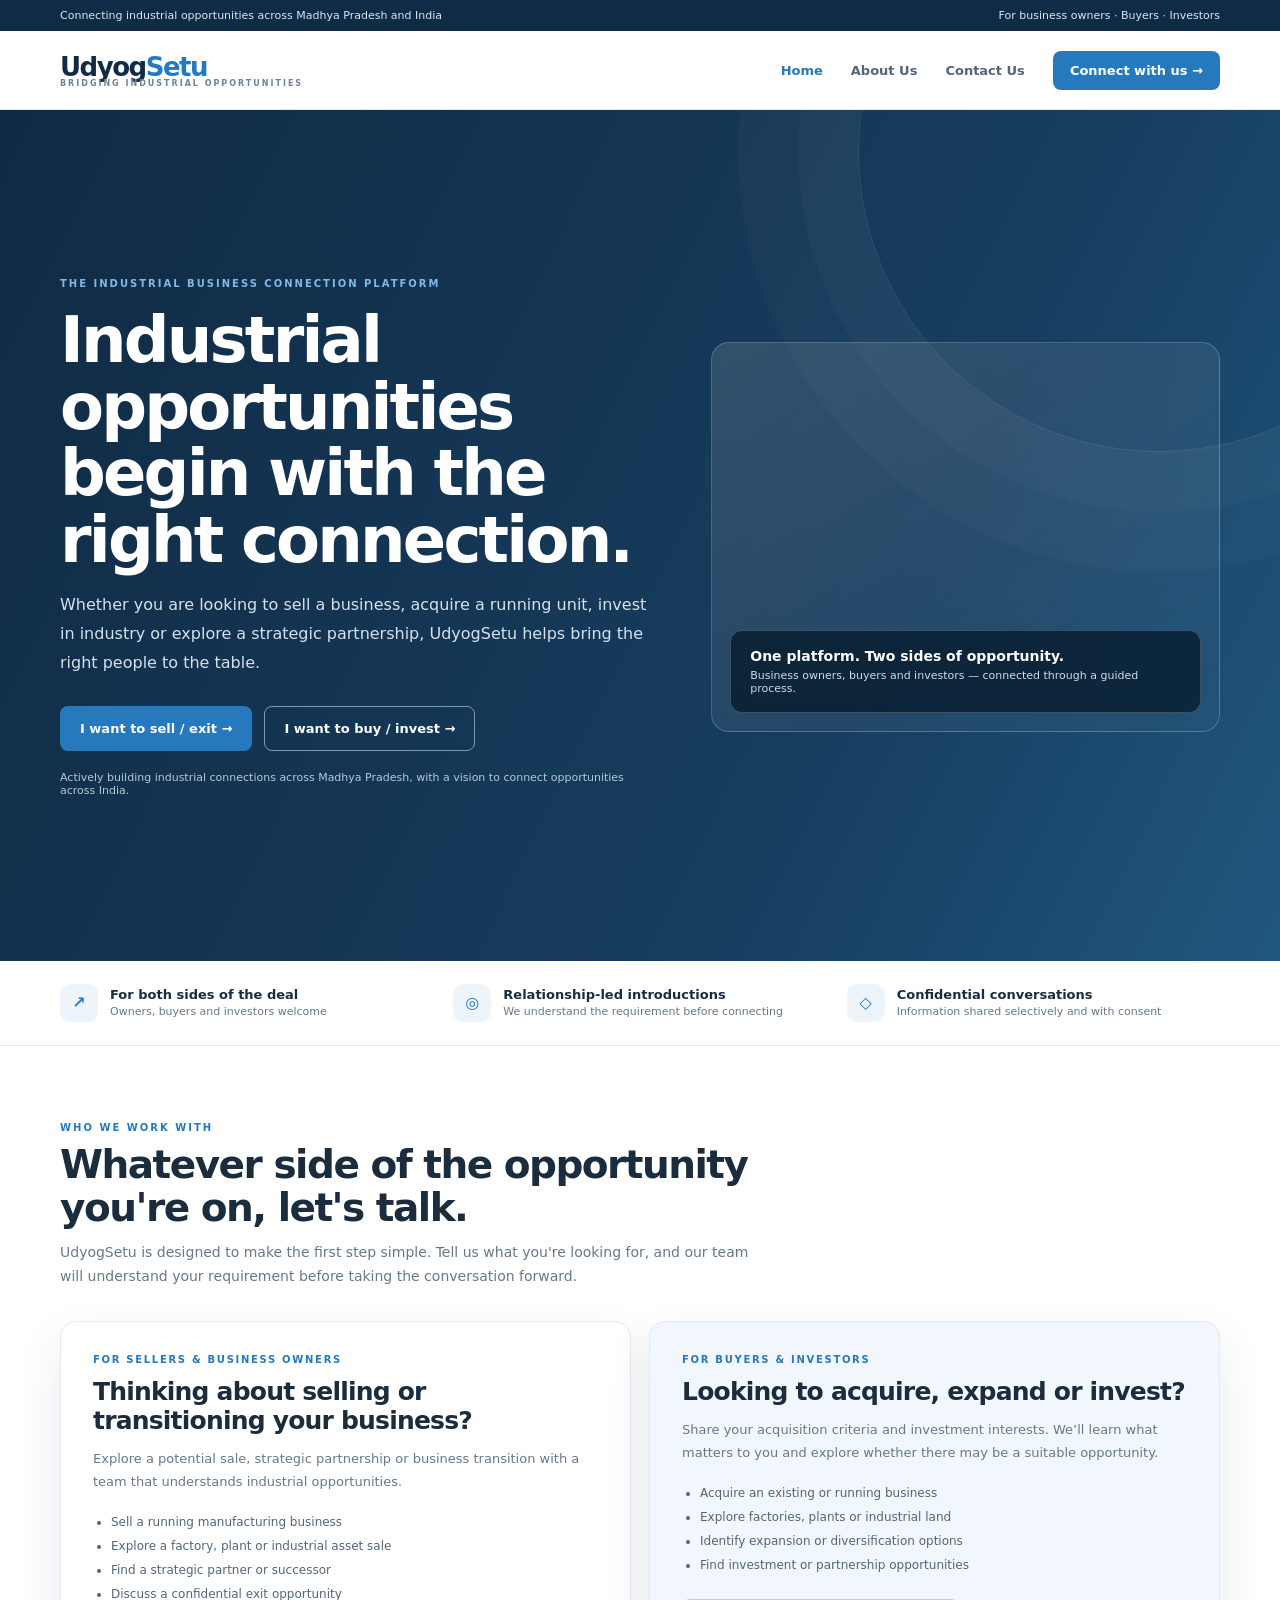
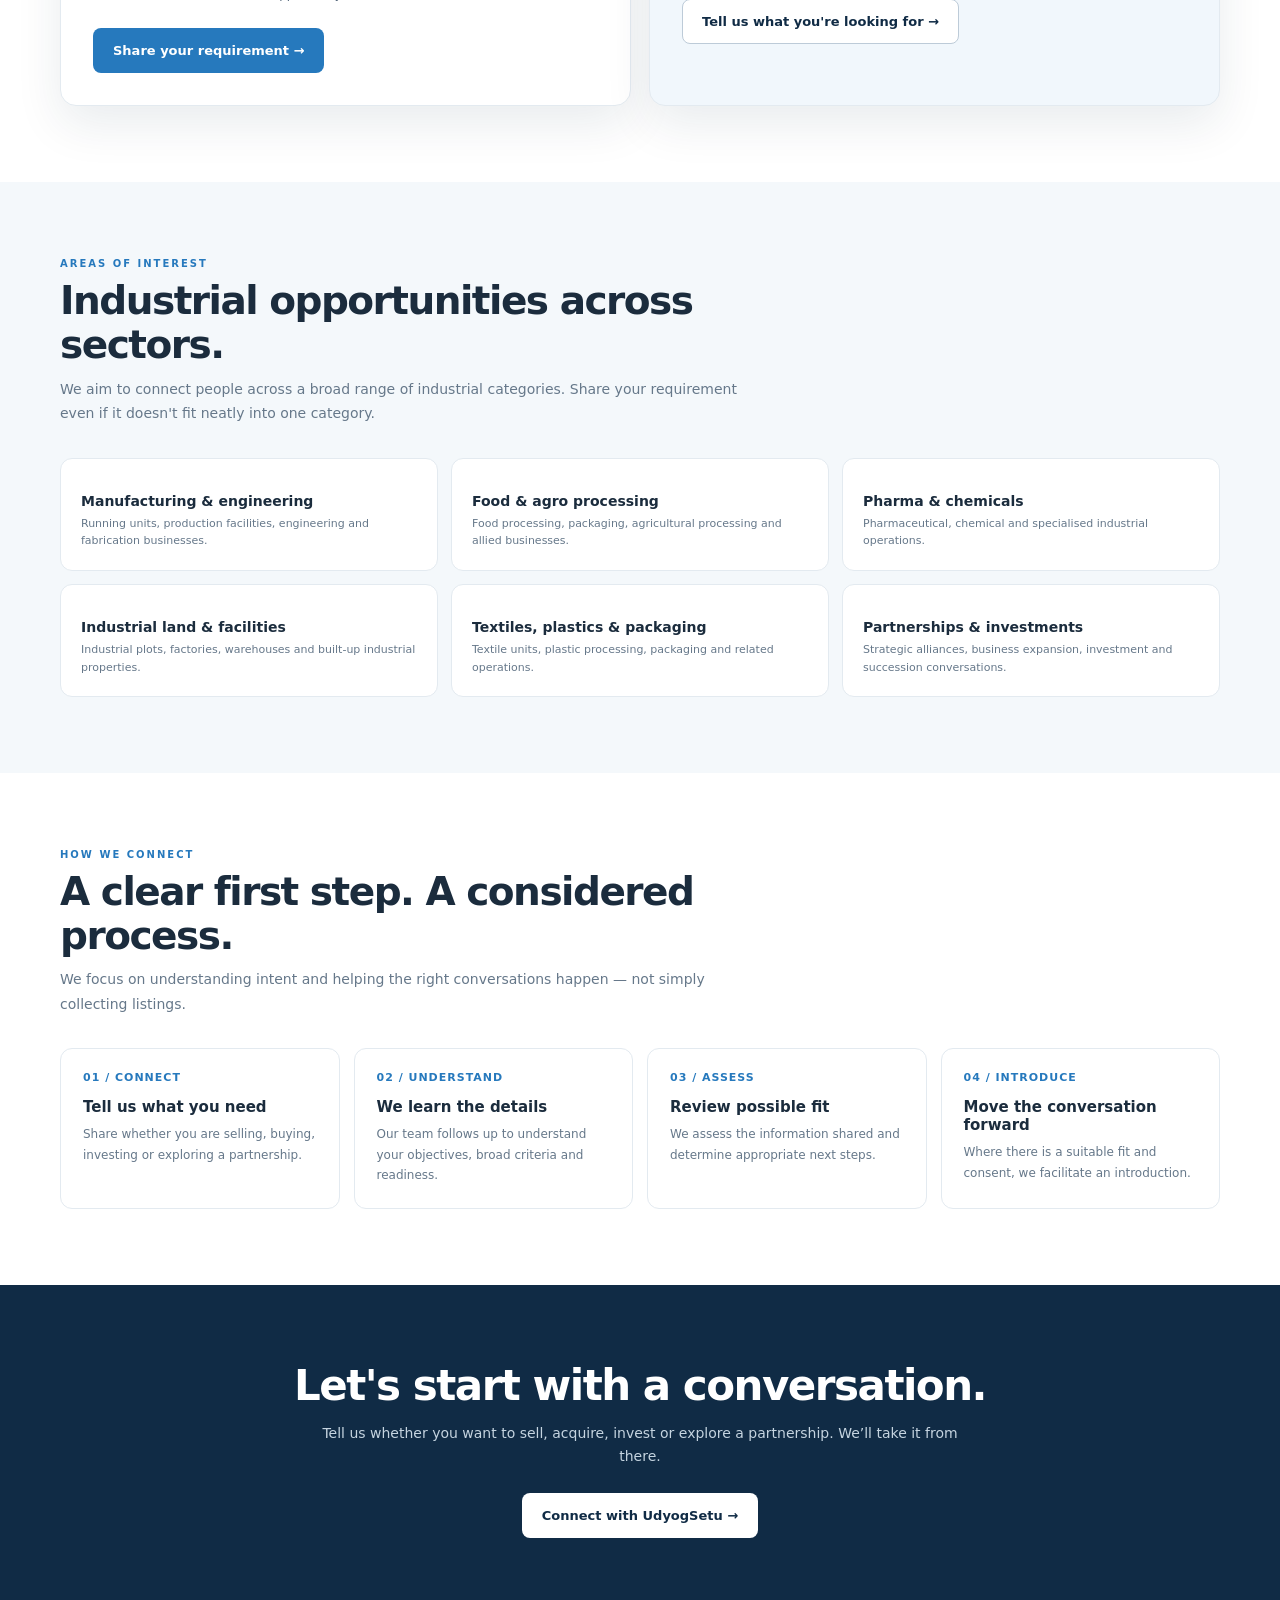
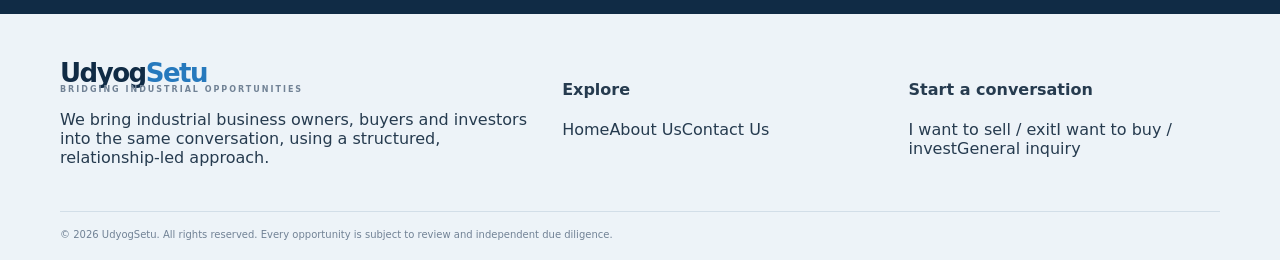
==== index.html @ 481f6bbe "Add files via upload" ====
<!doctype html>
<html lang="en"><head><meta charset="utf-8"><meta name="viewport" content="width=device-width,initial-scale=1"><meta name="description" content="UdyogSetu connects industrial business owners with buyers and investors. Start a confidential conversation about buying, selling or investing in industrial opportunities."><title>UdyogSetu | Connecting Industrial Opportunities</title><link rel="stylesheet" href="styles.css"></head><body>

<div class="topline"><div class="wrap"><span>Connecting industrial opportunities across Madhya Pradesh and India</span><span>For business owners · Buyers · Investors</span></div></div>
<header><div class="wrap nav">
<a class="brand" href="index.html">Udyog<span>Setu</span><small>BRIDGING INDUSTRIAL OPPORTUNITIES</small></a>
<nav class="navlinks">
<a class="active" href="index.html">Home</a>
<a class="" href="about.html">About Us</a>
<a class="" href="contact.html">Contact Us</a>
<a class="nav-cta" href="contact.html">Connect with us →</a>
</nav></div></header>
<main>
<section class="hero"><div class="wrap hero-grid"><div><div class="eyebrow">The industrial business connection platform</div><h1>Industrial opportunities begin with the right connection.</h1><p>Whether you are looking to sell a business, acquire a running unit, invest in industry or explore a strategic partnership, UdyogSetu helps bring the right people to the table.</p><div class="hero-actions"><a class="btn primary" href="contact.html?type=seller">I want to sell / exit →</a><a class="btn outline" href="contact.html?type=buyer">I want to buy / invest →</a></div><div class="hero-note">Actively building industrial connections across Madhya Pradesh, with a vision to connect opportunities across India.</div></div>
<div class="hero-visual"><div class="visual-caption"><b>One platform. Two sides of opportunity.</b><span>Business owners, buyers and investors — connected through a guided process.</span></div></div></div></section>
<div class="proofbar"><div class="wrap proofgrid"><div class="proof"><div class="proof-icon">↗</div><div><b>For both sides of the deal</b><small>Owners, buyers and investors welcome</small></div></div><div class="proof"><div class="proof-icon">◎</div><div><b>Relationship-led introductions</b><small>We understand the requirement before connecting</small></div></div><div class="proof"><div class="proof-icon">◇</div><div><b>Confidential conversations</b><small>Information shared selectively and with consent</small></div></div></div></div>
<section><div class="wrap"><div class="section-head"><div class="kicker">Who we work with</div><h2>Whatever side of the opportunity you're on, let's talk.</h2><p>UdyogSetu is designed to make the first step simple. Tell us what you're looking for, and our team will understand your requirement before taking the conversation forward.</p></div>
<div class="audience-grid">
<div class="audience"><div class="tag">For sellers & business owners</div><h3>Thinking about selling or transitioning your business?</h3><p>Explore a potential sale, strategic partnership or business transition with a team that understands industrial opportunities.</p><ul><li>Sell a running manufacturing business</li><li>Explore a factory, plant or industrial asset sale</li><li>Find a strategic partner or successor</li><li>Discuss a confidential exit opportunity</li></ul><a class="btn primary" href="contact.html?type=seller">Share your requirement →</a></div>
<div class="audience buyer"><div class="tag">For buyers & investors</div><h3>Looking to acquire, expand or invest?</h3><p>Share your acquisition criteria and investment interests. We’ll learn what matters to you and explore whether there may be a suitable opportunity.</p><ul><li>Acquire an existing or running business</li><li>Explore factories, plants or industrial land</li><li>Identify expansion or diversification options</li><li>Find investment or partnership opportunities</li></ul><a class="btn outline" href="contact.html?type=buyer">Tell us what you're looking for →</a></div>
</div></div></section>
<section class="categories"><div class="wrap"><div class="section-head"><div class="kicker">Areas of interest</div><h2>Industrial opportunities across sectors.</h2><p>We aim to connect people across a broad range of industrial categories. Share your requirement even if it doesn't fit neatly into one category.</p></div>
<div class="category-grid">
<div class="category"><h3>Manufacturing & engineering</h3><p>Running units, production facilities, engineering and fabrication businesses.</p></div>
<div class="category"><h3>Food & agro processing</h3><p>Food processing, packaging, agricultural processing and allied businesses.</p></div>
<div class="category"><h3>Pharma & chemicals</h3><p>Pharmaceutical, chemical and specialised industrial operations.</p></div>
<div class="category"><h3>Industrial land & facilities</h3><p>Industrial plots, factories, warehouses and built-up industrial properties.</p></div>
<div class="category"><h3>Textiles, plastics & packaging</h3><p>Textile units, plastic processing, packaging and related operations.</p></div>
<div class="category"><h3>Partnerships & investments</h3><p>Strategic alliances, business expansion, investment and succession conversations.</p></div>
</div></div></section>
<section><div class="wrap"><div class="section-head"><div class="kicker">How we connect</div><h2>A clear first step. A considered process.</h2><p>We focus on understanding intent and helping the right conversations happen — not simply collecting listings.</p></div>
<div class="process-grid"><div class="process"><div class="number">01 / CONNECT</div><h3>Tell us what you need</h3><p>Share whether you are selling, buying, investing or exploring a partnership.</p></div><div class="process"><div class="number">02 / UNDERSTAND</div><h3>We learn the details</h3><p>Our team follows up to understand your objectives, broad criteria and readiness.</p></div><div class="process"><div class="number">03 / ASSESS</div><h3>Review possible fit</h3><p>We assess the information shared and determine appropriate next steps.</p></div><div class="process"><div class="number">04 / INTRODUCE</div><h3>Move the conversation forward</h3><p>Where there is a suitable fit and consent, we facilitate an introduction.</p></div></div></div></section>

<section class="final-cta"><div class="wrap"><h2>Let's start with a conversation.</h2><p>Tell us whether you want to sell, acquire, invest or explore a partnership. We’ll take it from there.</p><a class="btn white" href="contact.html">Connect with UdyogSetu →</a></div></section>
</main>
<footer><div class="wrap"><div class="footer-grid">
<div><a class="brand" href="index.html">Udyog<span>Setu</span><small>BRIDGING INDUSTRIAL OPPORTUNITIES</small></a><p>We bring industrial business owners, buyers and investors into the same conversation, using a structured, relationship-led approach.</p></div>
<div><h4>Explore</h4><a href="index.html">Home</a><a href="about.html">About Us</a><a href="contact.html">Contact Us</a></div>
<div><h4>Start a conversation</h4><a href="contact.html?type=seller">I want to sell / exit</a><a href="contact.html?type=buyer">I want to buy / invest</a><a href="contact.html">General inquiry</a></div>
</div><div class="copyright">© 2026 UdyogSetu. All rights reserved. Every opportunity is subject to review and independent due diligence.</div></div></footer>
</body></html>
---- styles.css ----
:root{--navy:#102b45;--blue:#2679bd;--blue2:#1b659f;--ink:#1b2c3d;--muted:#66788a;--line:#e3eaf0;--pale:#f4f8fb;--white:#fff;--gold:#d7a95b;--shadow:0 18px 48px rgba(16,43,69,.09)}
*{box-sizing:border-box}html{scroll-behavior:smooth}body{margin:0;font-family:Inter,ui-sans-serif,system-ui,-apple-system,"Segoe UI",sans-serif;color:var(--ink);background:#fff}a{color:inherit;text-decoration:none}button,input,select,textarea{font:inherit}.wrap{width:min(1160px,calc(100% - 40px));margin:auto}
.topline{background:var(--navy);color:#dce7f1;font-size:11px;padding:9px 0}.topline .wrap{display:flex;justify-content:space-between;gap:16px}
header{position:sticky;top:0;z-index:20;background:rgba(255,255,255,.96);backdrop-filter:blur(12px);border-bottom:1px solid var(--line)}.nav{height:78px;display:flex;align-items:center;justify-content:space-between}
.brand{font-weight:900;font-size:26px;letter-spacing:-1.5px;color:var(--navy)}.brand span{color:var(--blue)}.brand small{display:block;font-size:8px;letter-spacing:2px;color:#718295;font-weight:750;margin-top:-3px}
.navlinks{display:flex;align-items:center;gap:28px;font-size:13px;font-weight:700;color:#526579}.navlinks a:hover,.navlinks a.active{color:var(--blue)}.navlinks .nav-cta{padding:12px 17px;border-radius:8px;background:var(--blue);color:white}
.btn{display:inline-flex;align-items:center;justify-content:center;gap:9px;border:1px solid transparent;border-radius:8px;padding:14px 19px;font-weight:750;font-size:13px;cursor:pointer;transition:.2s}.btn.primary{background:var(--blue);color:#fff}.btn.primary:hover{background:var(--blue2);transform:translateY(-1px)}.btn.outline{border-color:#bdcbd8;color:var(--navy);background:white}.btn.outline:hover{border-color:var(--blue);color:var(--blue)}.btn.white{background:#fff;color:var(--navy)}
.hero{background:linear-gradient(116deg,#102a43 0%,#173e60 68%,#20577f 100%);color:#fff;position:relative;overflow:hidden}.hero:after{content:"";position:absolute;width:600px;height:600px;border:1px solid rgba(255,255,255,.11);border-radius:50%;right:-180px;top:-260px;box-shadow:0 0 0 60px rgba(255,255,255,.025),0 0 0 120px rgba(255,255,255,.018)}
.hero-grid{position:relative;z-index:1;display:grid;grid-template-columns:1.08fr .92fr;gap:54px;align-items:center;padding:92px 0 88px}.eyebrow,.kicker{font-size:10px;text-transform:uppercase;letter-spacing:2px;font-weight:850;color:#80b9e8}.hero h1{font-size:clamp(39px,5.2vw,64px);line-height:1.04;letter-spacing:-2.8px;margin:18px 0;max-width:680px}.hero p{font-size:16px;line-height:1.8;color:#d5e2ec;max-width:590px}.hero-actions{display:flex;gap:12px;flex-wrap:wrap;margin-top:28px}.hero .outline{background:transparent;border-color:#8299ad;color:#fff}.hero-note{font-size:11px;color:#b7c9d8;margin-top:20px}.hero-visual{height:390px;border:1px solid rgba(255,255,255,.2);border-radius:18px;overflow:hidden;position:relative;background:linear-gradient(145deg,rgba(255,255,255,.12),rgba(255,255,255,.02)),url("https://images.unsplash.com/photo-1567789884554-0b844b597180?auto=format&fit=crop&w=1200&q=85") center/cover}.visual-caption{position:absolute;left:18px;right:18px;bottom:18px;padding:17px 19px;background:rgba(9,31,50,.85);border:1px solid rgba(255,255,255,.2);border-radius:12px;backdrop-filter:blur(10px)}.visual-caption b{display:block;font-size:14px}.visual-caption span{display:block;font-size:11px;color:#d0dce6;margin-top:5px}
.proofbar{border-bottom:1px solid var(--line);background:#fff}.proofgrid{display:grid;grid-template-columns:repeat(3,1fr);gap:20px;padding:23px 0}.proof{display:flex;align-items:center;gap:12px}.proof-icon{width:38px;height:38px;display:grid;place-items:center;background:#edf5fb;color:var(--blue);border-radius:10px;font-weight:900}.proof b{display:block;font-size:13px}.proof small{display:block;color:var(--muted);font-size:11px;margin-top:3px}
section{padding:76px 0}.section-head{max-width:700px;margin-bottom:32px}.section-head h2{font-size:clamp(28px,3.5vw,39px);letter-spacing:-1.5px;line-height:1.12;margin:10px 0}.section-head p{font-size:14px;color:var(--muted);line-height:1.75;margin:0}.kicker{color:var(--blue)}
.audience-grid{display:grid;grid-template-columns:1fr 1fr;gap:18px}.audience{padding:32px;border:1px solid var(--line);border-radius:16px;background:#fff;box-shadow:var(--shadow)}.audience.buyer{background:#f1f7fc}.audience .tag{font-size:10px;letter-spacing:1.7px;text-transform:uppercase;font-weight:850;color:var(--blue)}.audience h3{font-size:25px;letter-spacing:-.8px;margin:12px 0}.audience p{font-size:13px;line-height:1.75;color:var(--muted);max-width:490px}.audience ul{padding-left:18px;color:#526579;font-size:12px;line-height:2;margin:17px 0 22px}
.categories{background:var(--pale)}.category-grid{display:grid;grid-template-columns:repeat(3,1fr);gap:13px}.category{background:#fff;border:1px solid var(--line);border-radius:12px;padding:20px}.category .symbol{width:34px;height:34px;border-radius:9px;background:#edf5fb;color:var(--blue);display:grid;place-items:center;font-weight:900}.category h3{font-size:14px;margin:14px 0 6px}.category p{font-size:11px;line-height:1.6;color:var(--muted);margin:0}
.process-grid{display:grid;grid-template-columns:repeat(4,1fr);gap:14px}.process{border:1px solid var(--line);border-radius:12px;padding:22px}.process .number{font-size:11px;color:var(--blue);font-weight:900;letter-spacing:1px}.process h3{font-size:15px;margin:14px 0 8px}.process p{font-size:12px;line-height:1.7;color:var(--muted);margin:0}
.location-band{background:#edf5fb;padding:37px 0}.location-band .wrap{display:flex;align-items:center;justify-content:space-between;gap:30px}.location-band h2{font-size:22px;letter-spacing:-.6px;margin:0 0 7px}.location-band p{font-size:12px;color:var(--muted);margin:0}.chips{display:flex;gap:8px;flex-wrap:wrap}.chip{border:1px solid #d3e0eb;background:#fff;padding:9px 12px;border-radius:99px;font-size:11px;font-weight:750;color:#526579}
.final-cta{background:var(--navy);color:white;text-align:center}.final-cta h2{font-size:clamp(28px,4vw,42px);letter-spacing:-1.5px;margin:0 0 12px}.final-cta p{font-size:14px;color:#c5d4e0;line-height:1.7;max-width:650px;margin:0 auto 24px}
.page-hero{background:linear-gradient(116deg,#102a43,#1b4a70);color:white;padding:68px 0}.page-hero .eyebrow{color:#8dc4ef}.page-hero h1{font-size:clamp(36px,5vw,54px);letter-spacing:-2px;margin:13px 0}.page-hero p{color:#d4e0e9;font-size:15px;line-height:1.8;max-width:720px;margin:0}
.story-grid{display:grid;grid-template-columns:1fr 1fr;gap:48px;align-items:start}.story-grid h2{font-size:30px;letter-spacing:-1px;margin:10px 0}.story-grid p{font-size:14px;line-height:1.9;color:var(--muted)}.principles{display:grid;grid-template-columns:1fr 1fr;gap:12px}.principle{padding:20px;border:1px solid var(--line);border-radius:12px}.principle b{font-size:13px}.principle p{font-size:11px;line-height:1.7;margin:7px 0 0}
.contact-grid{display:grid;grid-template-columns:.8fr 1.2fr;gap:32px;align-items:start}.contact-panel{background:var(--navy);color:#fff;border-radius:15px;padding:28px}.contact-panel h2{font-size:23px;margin:0 0 12px}.contact-panel p{font-size:12px;line-height:1.8;color:#c5d4e0}.contact-point{border-top:1px solid rgba(255,255,255,.17);padding:15px 0;font-size:12px;color:#dce7ef}.contact-point b{display:block;color:#fff;margin-bottom:5px}
.form-card{border:1px solid var(--line);border-radius:15px;padding:28px;box-shadow:var(--shadow)}.form-card h2{font-size:23px;margin:0 0 7px}.form-card>p{font-size:12px;color:var(--muted);line-height:1.7;margin:0 0 20px}.form-tabs{display:flex;gap:8px;margin-bottom:20px}.form-tabs button{border:1px solid var(--line);background:#fff;color:#536779;border-radius:8px;padding:10px 14px;font-size:12px;font-weight:750;cursor:pointer}.form-tabs button[aria-pressed="true"]{background:#eaf4fb;border-color:#9dc5e4;color:var(--blue)}
.form-grid{display:grid;grid-template-columns:1fr 1fr;gap:13px}.form-group.full{grid-column:1/-1}.form-group label{display:block;font-size:11px;font-weight:750;color:#42566a;margin-bottom:6px}.field{width:100%;padding:12px;border:1px solid #dce5ec;border-radius:8px;background:#fff;color:var(--ink);font-size:12px;outline:none}.field:focus{border-color:var(--blue);box-shadow:0 0 0 3px rgba(38,121,189,.1)}textarea.field{min-height:96px;resize:vertical}.form-submit{width:100%;margin-top:16px}.form-note{font-size:10px;color:#82909d;line-height:1.6;margin-top:12px}.form-status{display:none;padding:13px;border-radius:9px;background:#edf7f1;color:#21694f;font-size:12px;line-height:1.6;margin-top:13px}.form-status.error{background:#fff1ef;color:#9a352a}
footer{background:#edf3f8;color:#263b4f;padding:44px 0 20px}.footer-grid{display:grid;grid-template-columns:1.5fr 1fr 1fr;gap:35px}.footer .brand{color:#102b45}.footer .brand span{color:#2679bd}.footer .brand small{color:#718295}.footer p{font-size:12px;line-height:1.8;color:#607487;max-width:360px}.footer h4{font-size:12px;color:#102b45;margin:5px 0 14px}.footer a:not(.brand){display:block;font-size:12px;color:#526579;margin:10px 0}.footer a:hover{color:#2679bd}.copyright{border-top:1px solid #d2dee8;margin-top:28px;padding-top:17px;font-size:10px;color:#718295}
@media(max-width:850px){.hero-grid{grid-template-columns:1fr;gap:28px;padding:65px 0}.hero-visual{height:300px}.process-grid{grid-template-columns:1fr 1fr}.location-band .wrap{display:block}.chips{margin-top:18px}.contact-grid{grid-template-columns:1fr}.story-grid{grid-template-columns:1fr;gap:20px}}
@media(max-width:600px){.wrap{width:calc(100% - 28px)}.topline .wrap span:last-child{display:none}.nav{height:68px}.brand{font-size:22px}.navlinks{gap:13px}.navlinks a:not(.nav-cta){display:none}.navlinks .nav-cta{padding:10px 12px;font-size:11px}.hero-grid{padding:50px 0}.hero h1{letter-spacing:-1.8px}.hero-visual{height:225px}.proofgrid{grid-template-columns:1fr;gap:14px}.proof{gap:10px}section{padding:55px 0}.audience-grid,.category-grid,.process-grid,.principles{grid-template-columns:1fr}.audience{padding:24px}.section-head h2{letter-spacing:-1px}.page-hero{padding:50px 0}.form-card,.contact-panel{padding:21px}.form-grid{grid-template-columns:1fr}.form-group.full{grid-column:auto}.footer-grid{grid-template-columns:1fr 1fr;gap:20px}.footer-grid>div:first-child{grid-column:1/-1}}
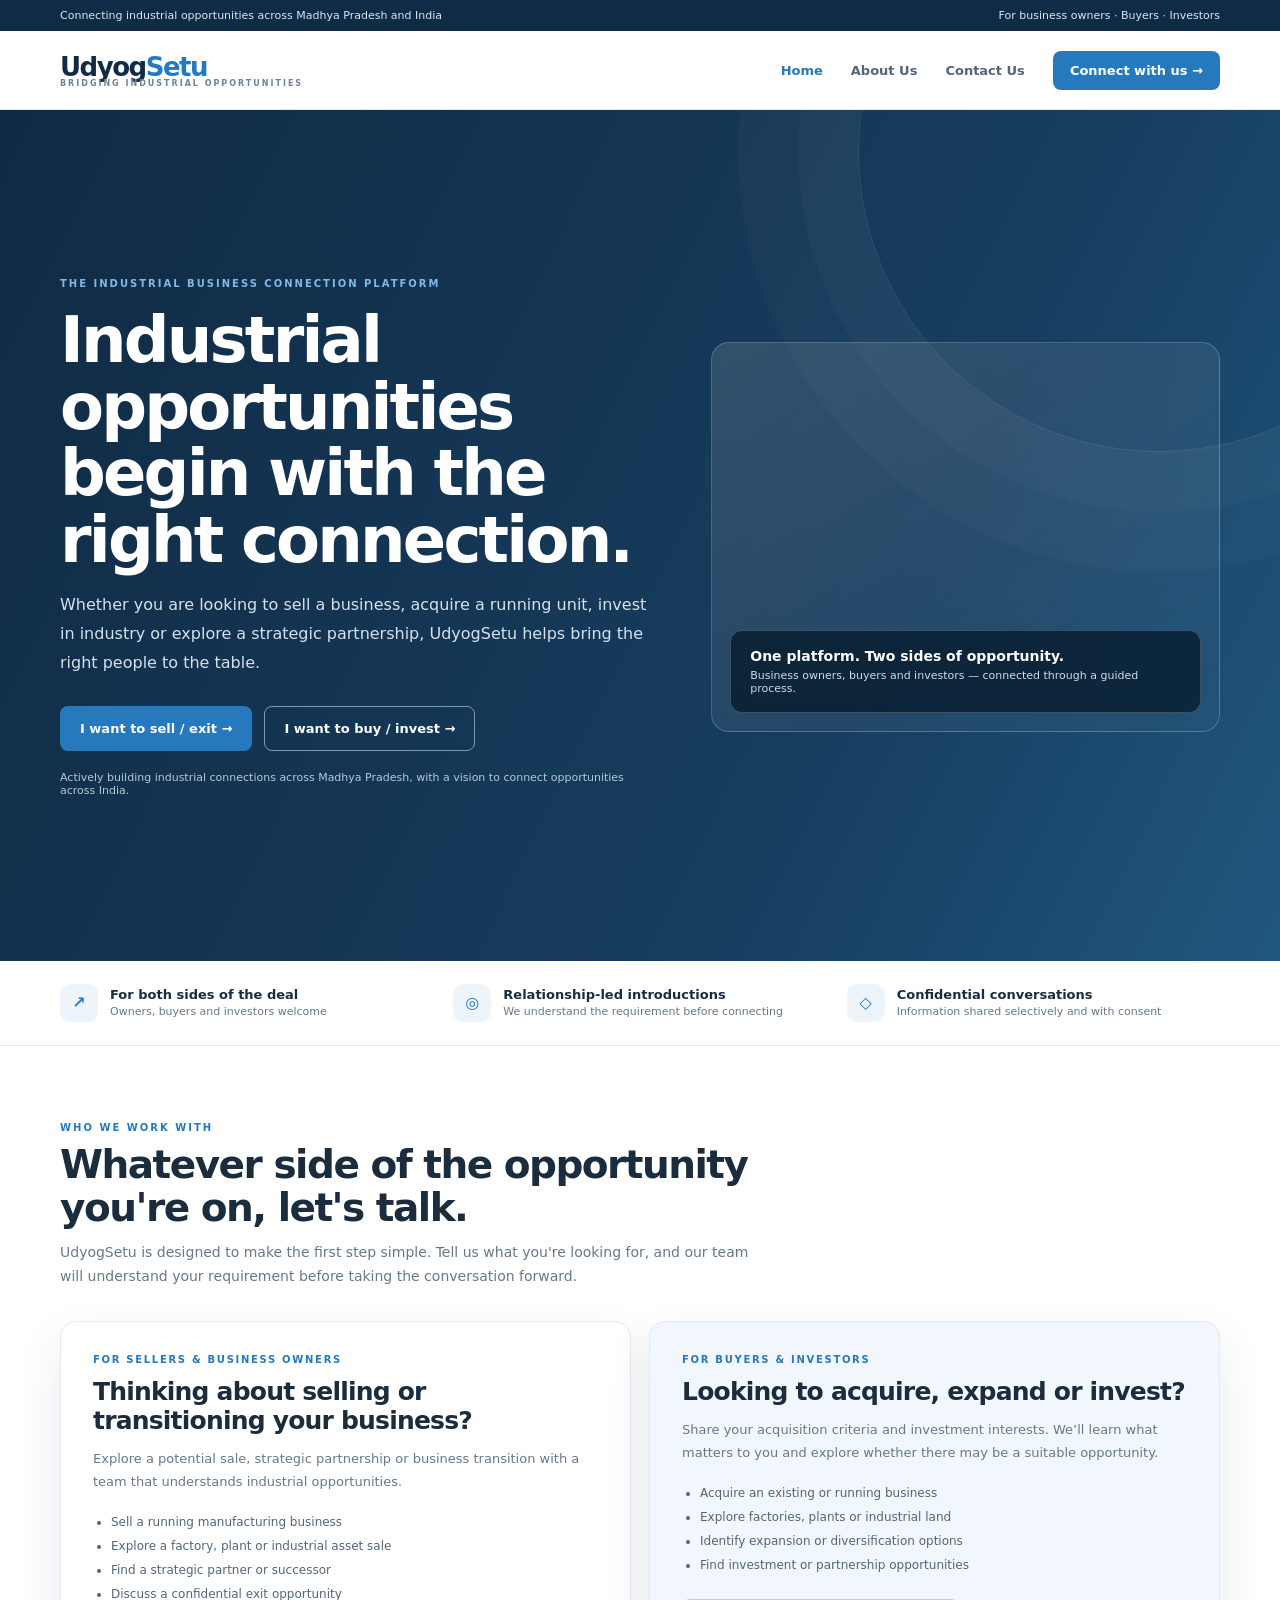
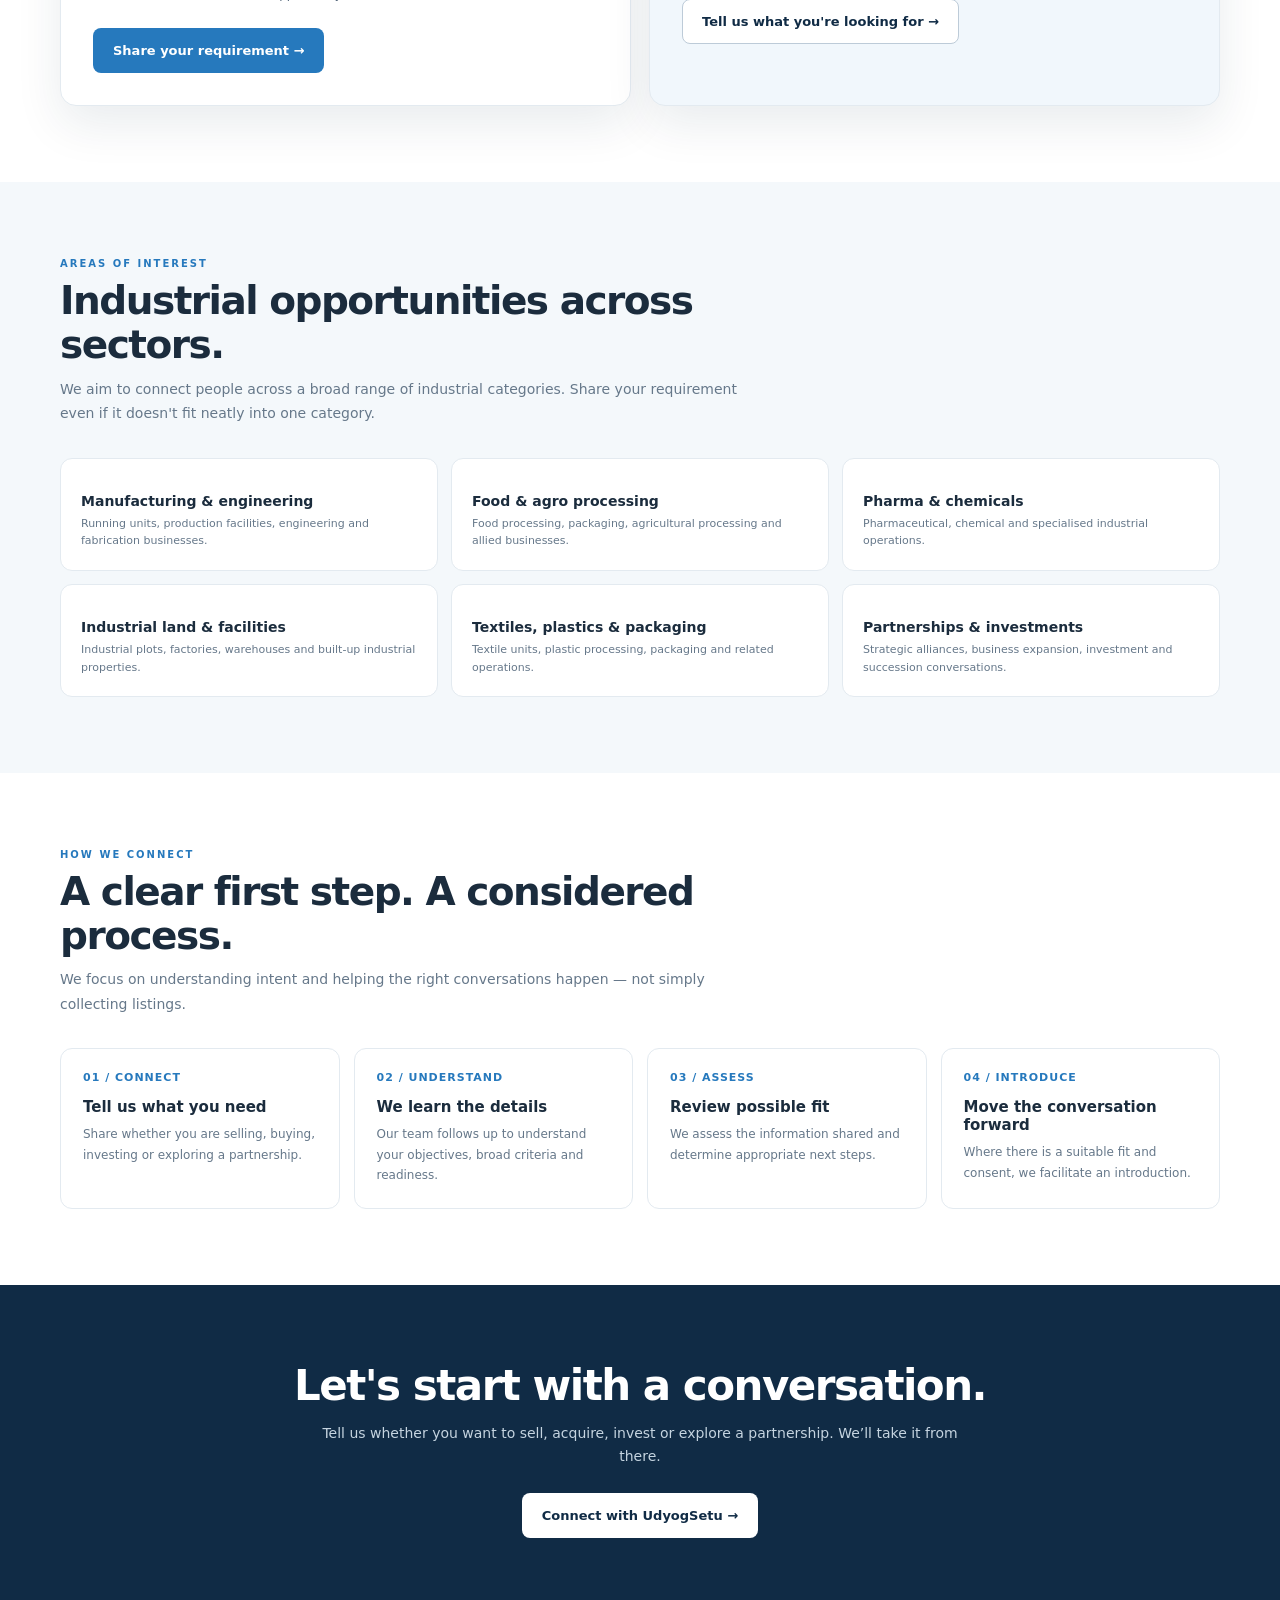
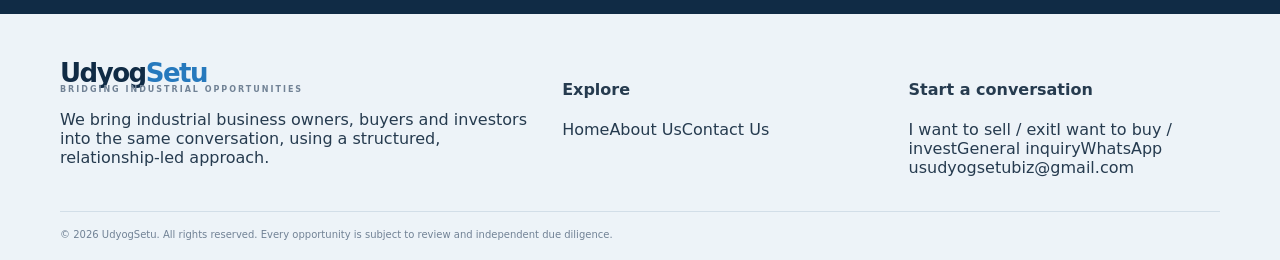
==== commit 5c88f0fe: "Add files via upload" ====
--- a/index.html
+++ b/index.html
@@ -36,6 +36,6 @@
 <footer><div class="wrap"><div class="footer-grid">
 <div><a class="brand" href="index.html">Udyog<span>Setu</span><small>BRIDGING INDUSTRIAL OPPORTUNITIES</small></a><p>We bring industrial business owners, buyers and investors into the same conversation, using a structured, relationship-led approach.</p></div>
 <div><h4>Explore</h4><a href="index.html">Home</a><a href="about.html">About Us</a><a href="contact.html">Contact Us</a></div>
-<div><h4>Start a conversation</h4><a href="contact.html?type=seller">I want to sell / exit</a><a href="contact.html?type=buyer">I want to buy / invest</a><a href="contact.html">General inquiry</a></div>
+<div><h4>Start a conversation</h4><a href="contact.html?type=seller">I want to sell / exit</a><a href="contact.html?type=buyer">I want to buy / invest</a><a href="contact.html">General inquiry</a><a href="https://wa.me/919644346000" target="_blank" rel="noopener">WhatsApp us</a><a href="mailto:udyogsetubiz@gmail.com">udyogsetubiz@gmail.com</a></div>
 </div><div class="copyright">© 2026 UdyogSetu. All rights reserved. Every opportunity is subject to review and independent due diligence.</div></div></footer>
 </body></html>
